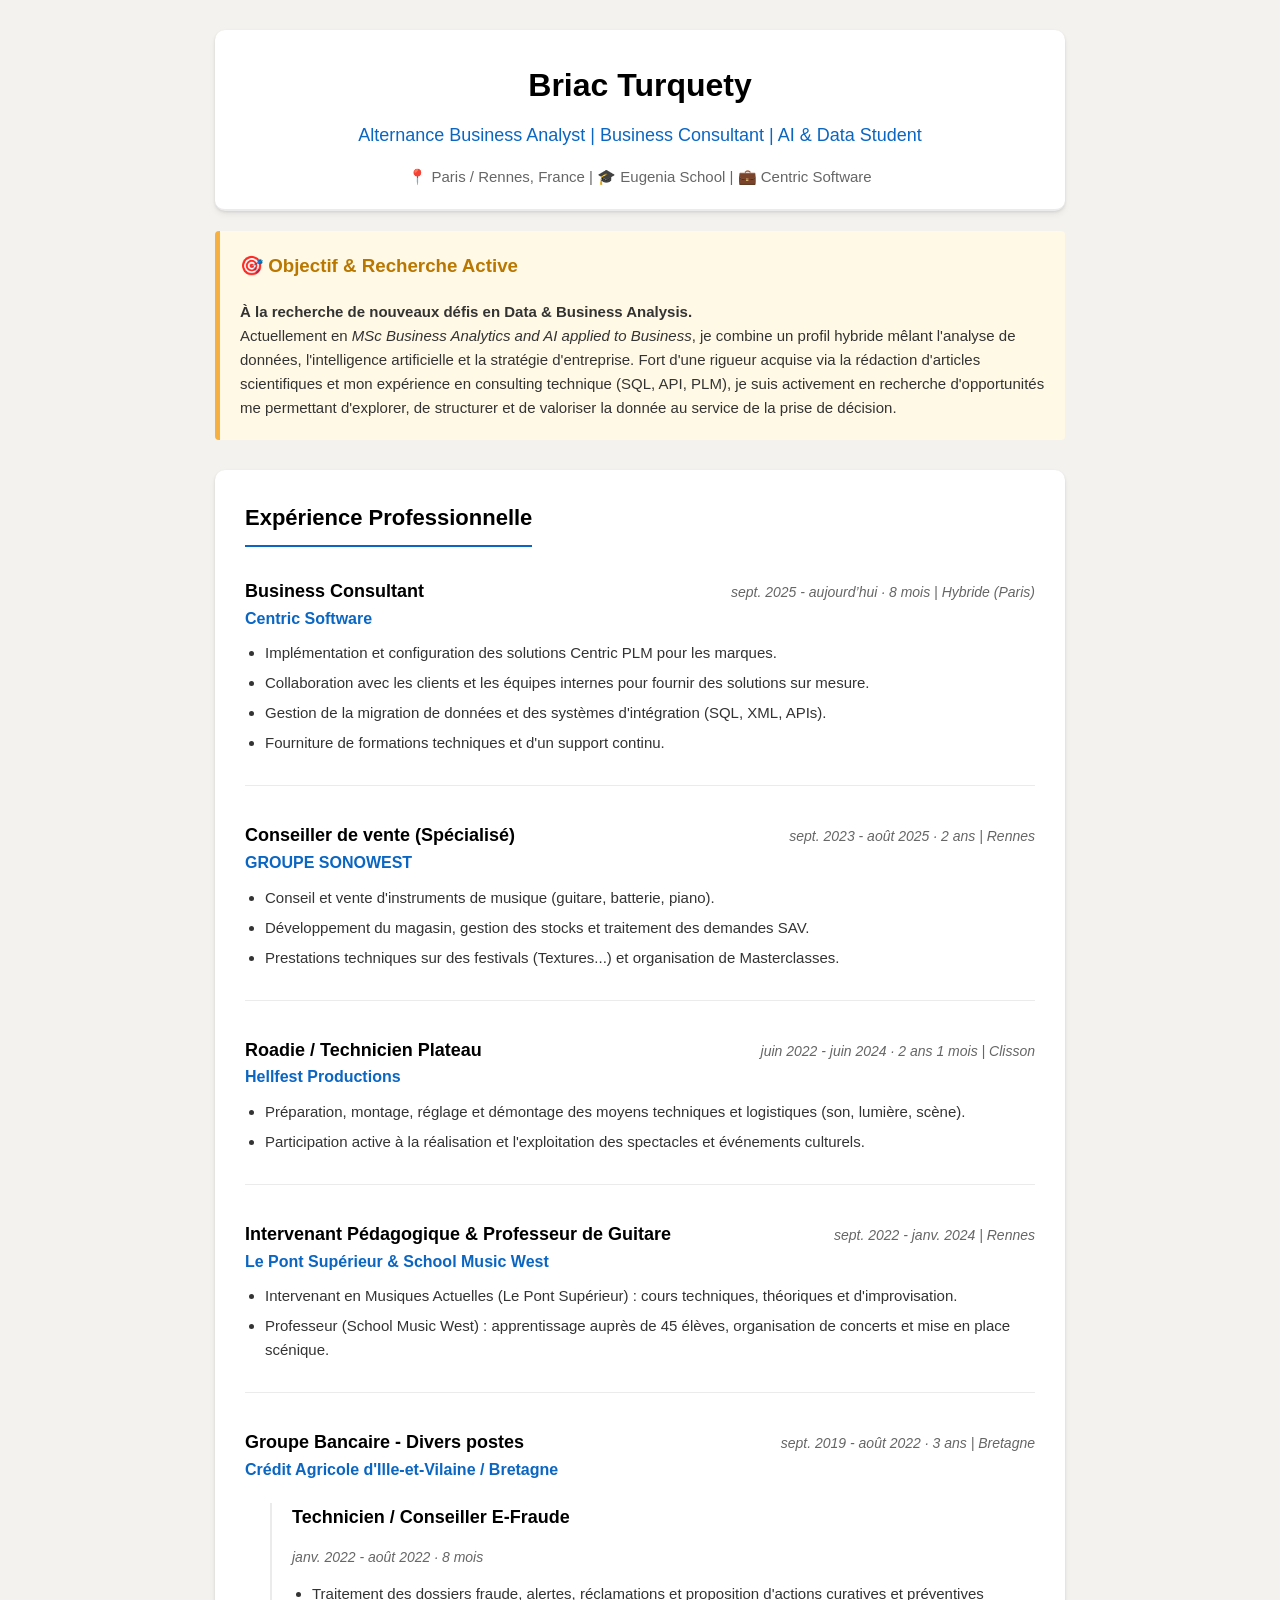
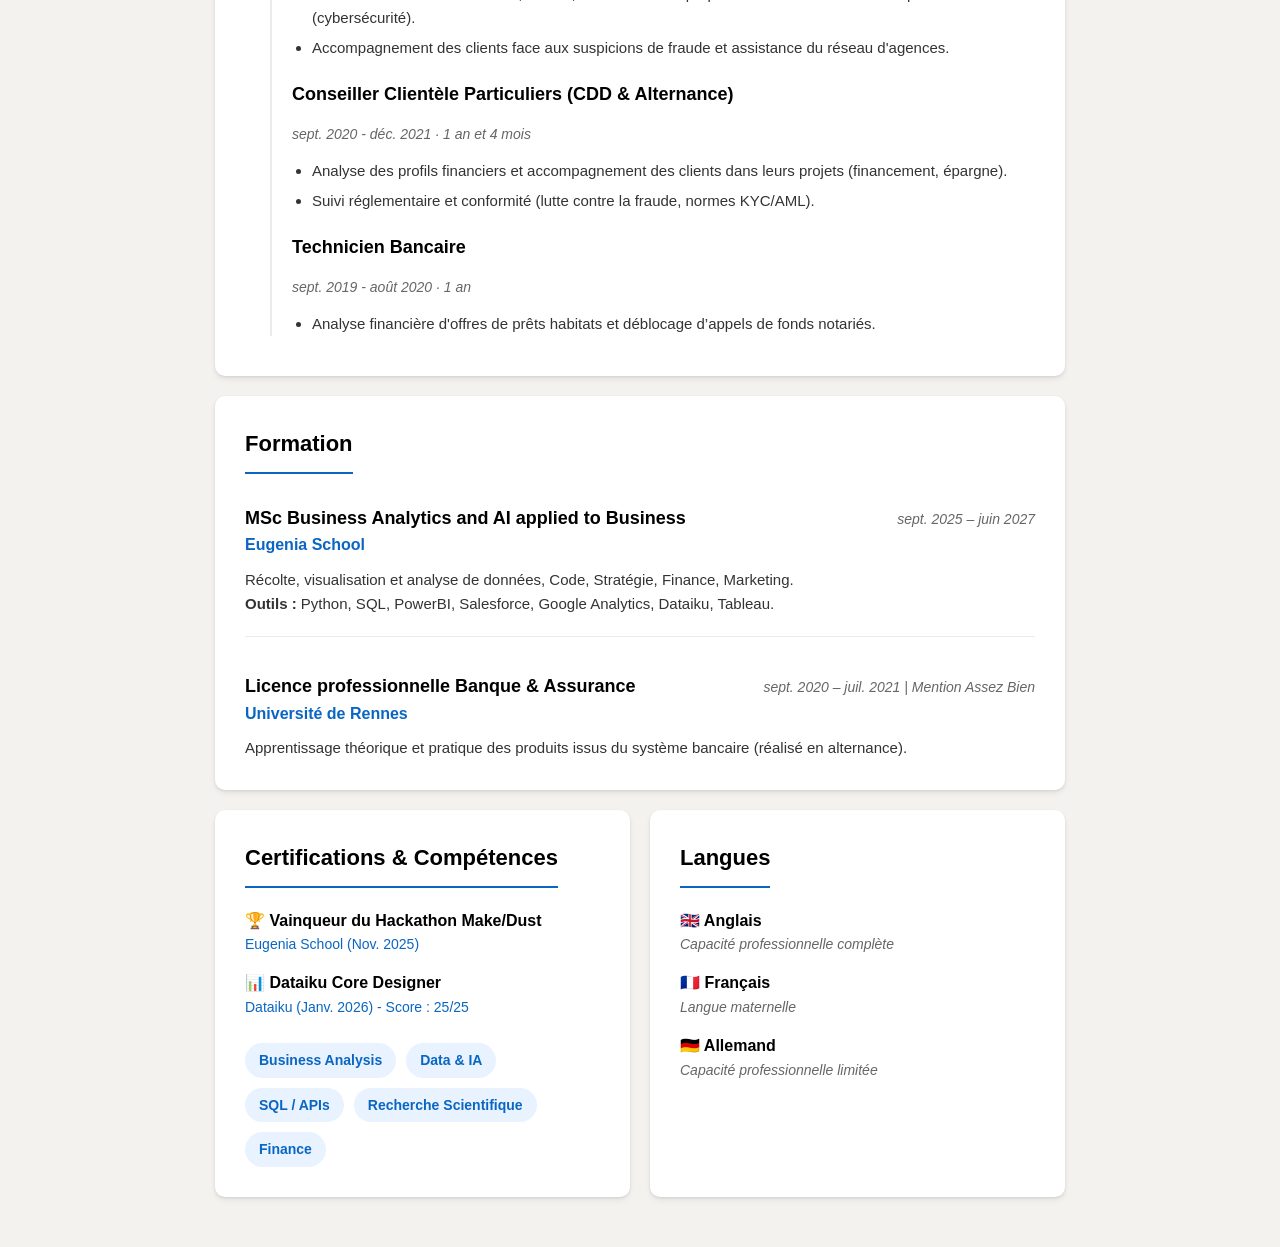
==== index.html @ a683de26 "Ajout du profil CV en HTML" ====
<!DOCTYPE html>
<html lang="fr">
<head>
    <meta charset="UTF-8">
    <meta name="viewport" content="width=device-width, initial-scale=1.0">
    <title>Briac Turquety - Portfolio & CV</title>
    <style>
        :root {
            --primary-color: #0a66c2;
            --secondary-color: #e8f3ff;
            --text-main: #333333;
            --text-muted: #666666;
            --bg-color: #f3f2ef;
            --white: #ffffff;
            --border-color: #ebebeb;
            --accent-color: #d74b34; /* Une couleur d'accentuation pour la section "Recherche" */
        }

        body {
            font-family: -apple-system, BlinkMacSystemFont, "Segoe UI", Roboto, Helvetica, Arial, sans-serif;
            background-color: var(--bg-color);
            color: var(--text-main);
            line-height: 1.6;
            margin: 0;
            padding: 30px 15px;
        }

        .container {
            max-width: 850px;
            margin: 0 auto;
        }

        .section {
            background-color: var(--white);
            border-radius: 10px;
            padding: 30px;
            margin-bottom: 20px;
            box-shadow: 0 4px 6px rgba(0,0,0,0.05), 0 1px 3px rgba(0,0,0,0.1);
        }

        /* En-tête */
        .header-section {
            text-align: center;
            padding-bottom: 20px;
            border-bottom: 2px solid var(--border-color);
            margin-bottom: 20px;
        }

        h1 { margin: 0 0 10px 0; font-size: 32px; color: #000; }
        h2 { margin: 0 0 15px 0; font-size: 18px; font-weight: 500; color: var(--primary-color); }
        .location { font-size: 15px; color: var(--text-muted); }
        
        /* Section Recherche Active */
        .research-alert {
            background-color: #fff9e6;
            border-left: 5px solid #f5b041;
            padding: 20px;
            border-radius: 4px;
            margin-bottom: 30px;
        }
        .research-alert h3 {
            margin-top: 0;
            color: #b97700;
            display: flex;
            align-items: center;
            gap: 10px;
        }
        .research-alert p {
            margin-bottom: 0;
            font-size: 15px;
        }

        /* Titres de section */
        h3.section-title {
            font-size: 22px;
            color: #000;
            margin: 0 0 20px 0;
            padding-bottom: 10px;
            border-bottom: 2px solid var(--primary-color);
            display: inline-block;
        }

        /* Expériences et Formations */
        .item {
            margin-bottom: 25px;
            padding-bottom: 20px;
            border-bottom: 1px solid var(--border-color);
        }
        .item:last-child {
            border-bottom: none;
            margin-bottom: 0;
            padding-bottom: 0;
        }
        .item-header {
            display: flex;
            justify-content: space-between;
            align-items: baseline;
            flex-wrap: wrap;
            margin-bottom: 5px;
        }
        .title { font-weight: 700; font-size: 18px; margin: 0; color: #000; }
        .company { font-size: 16px; font-weight: 600; color: var(--primary-color); margin: 0; }
        .duration { font-size: 14px; color: var(--text-muted); font-style: italic; }
        .description { font-size: 15px; margin-top: 10px; }
        
        /* Sous-expériences (ex: Crédit Agricole) */
        .nested-experience {
            margin-left: 25px;
            padding-left: 20px;
            border-left: 2px solid var(--border-color);
            margin-top: 20px;
        }
        .nested-item { margin-bottom: 20px; }
        .nested-item:last-child { margin-bottom: 0; }

        /* Listes */
        ul { margin-top: 8px; margin-bottom: 10px; padding-left: 20px; }
        li { margin-bottom: 6px; }

        /* Tags / Compétences */
        .tags-container {
            display: flex;
            flex-wrap: wrap;
            gap: 10px;
            margin-top: 10px;
        }
        .tag {
            background-color: var(--secondary-color);
            color: var(--primary-color);
            padding: 6px 14px;
            border-radius: 20px;
            font-size: 14px;
            font-weight: 600;
        }
        
        /* Grille pour les compétences et langues */
        .grid-2 {
            display: grid;
            grid-template-columns: 1fr 1fr;
            gap: 20px;
        }

        @media (max-width: 600px) {
            .item-header { flex-direction: column; }
            .grid-2 { grid-template-columns: 1fr; }
        }
    </style>
</head>
<body>

    <div class="container">
        
        <!-- En-tête du profil -->
        <div class="section header-section">
            <h1>Briac Turquety</h1>
            <h2>Alternance Business Analyst | Business Consultant | AI & Data Student</h2>
            <div class="location">📍 Paris / Rennes, France | 🎓 Eugenia School | 💼 Centric Software</div>
        </div>

        <!-- ENCART DE RECHERCHE -->
        <div class="research-alert">
            <h3>🎯 Objectif & Recherche Active</h3>
            <p>
                <strong>À la recherche de nouveaux défis en Data & Business Analysis.</strong><br>
                Actuellement en <em>MSc Business Analytics and AI applied to Business</em>, je combine un profil hybride mêlant l'analyse de données, l'intelligence artificielle et la stratégie d'entreprise. Fort d'une rigueur acquise via la rédaction d'articles scientifiques et mon expérience en consulting technique (SQL, API, PLM), je suis activement en recherche d'opportunités me permettant d'explorer, de structurer et de valoriser la donnée au service de la prise de décision.
            </p>
        </div>

        <!-- Section Expérience -->
        <div class="section">
            <h3 class="section-title">Expérience Professionnelle</h3>
            
            <div class="item">
                <div class="item-header">
                    <div>
                        <p class="title">Business Consultant</p>
                        <p class="company">Centric Software</p>
                    </div>
                    <p class="duration">sept. 2025 - aujourd’hui · 8 mois | Hybride (Paris)</p>
                </div>
                <div class="description">
                    <ul>
                        <li>Implémentation et configuration des solutions Centric PLM pour les marques.</li>
                        <li>Collaboration avec les clients et les équipes internes pour fournir des solutions sur mesure.</li>
                        <li>Gestion de la migration de données et des systèmes d'intégration (SQL, XML, APIs).</li>
                        <li>Fourniture de formations techniques et d'un support continu.</li>
                    </ul>
                </div>
            </div>

            <div class="item">
                <div class="item-header">
                    <div>
                        <p class="title">Conseiller de vente (Spécialisé)</p>
                        <p class="company">GROUPE SONOWEST</p>
                    </div>
                    <p class="duration">sept. 2023 - août 2025 · 2 ans | Rennes</p>
                </div>
                <div class="description">
                    <ul>
                        <li>Conseil et vente d'instruments de musique (guitare, batterie, piano).</li>
                        <li>Développement du magasin, gestion des stocks et traitement des demandes SAV.</li>
                        <li>Prestations techniques sur des festivals (Textures...) et organisation de Masterclasses.</li>
                    </ul>
                </div>
            </div>

            <div class="item">
                <div class="item-header">
                    <div>
                        <p class="title">Roadie / Technicien Plateau</p>
                        <p class="company">Hellfest Productions</p>
                    </div>
                    <p class="duration">juin 2022 - juin 2024 · 2 ans 1 mois | Clisson</p>
                </div>
                <div class="description">
                    <ul>
                        <li>Préparation, montage, réglage et démontage des moyens techniques et logistiques (son, lumière, scène).</li>
                        <li>Participation active à la réalisation et l'exploitation des spectacles et événements culturels.</li>
                    </ul>
                </div>
            </div>

            <div class="item">
                <div class="item-header">
                    <div>
                        <p class="title">Intervenant Pédagogique & Professeur de Guitare</p>
                        <p class="company">Le Pont Supérieur & School Music West</p>
                    </div>
                    <p class="duration">sept. 2022 - janv. 2024 | Rennes</p>
                </div>
                <div class="description">
                    <ul>
                        <li>Intervenant en Musiques Actuelles (Le Pont Supérieur) : cours techniques, théoriques et d'improvisation.</li>
                        <li>Professeur (School Music West) : apprentissage auprès de 45 élèves, organisation de concerts et mise en place scénique.</li>
                    </ul>
                </div>
            </div>

            <!-- Expérience Crédit Agricole avec sous-éléments -->
            <div class="item">
                <div class="item-header">
                    <div>
                        <p class="title">Groupe Bancaire - Divers postes</p>
                        <p class="company">Crédit Agricole d'Ille-et-Vilaine / Bretagne</p>
                    </div>
                    <p class="duration">sept. 2019 - août 2022 · 3 ans | Bretagne</p>
                </div>
                
                <div class="nested-experience">
                    <div class="nested-item">
                        <p class="title">Technicien / Conseiller E-Fraude</p>
                        <p class="duration">janv. 2022 - août 2022 · 8 mois</p>
                        <div class="description">
                            <ul>
                                <li>Traitement des dossiers fraude, alertes, réclamations et proposition d'actions curatives et préventives (cybersécurité).</li>
                                <li>Accompagnement des clients face aux suspicions de fraude et assistance du réseau d'agences.</li>
                            </ul>
                        </div>
                    </div>

                    <div class="nested-item">
                        <p class="title">Conseiller Clientèle Particuliers (CDD & Alternance)</p>
                        <p class="duration">sept. 2020 - déc. 2021 · 1 an et 4 mois</p>
                        <div class="description">
                            <ul>
                                <li>Analyse des profils financiers et accompagnement des clients dans leurs projets (financement, épargne).</li>
                                <li>Suivi réglementaire et conformité (lutte contre la fraude, normes KYC/AML).</li>
                            </ul>
                        </div>
                    </div>

                    <div class="nested-item">
                        <p class="title">Technicien Bancaire</p>
                        <p class="duration">sept. 2019 - août 2020 · 1 an</p>
                        <div class="description">
                            <ul>
                                <li>Analyse financière d'offres de prêts habitats et déblocage d’appels de fonds notariés.</li>
                            </ul>
                        </div>
                    </div>
                </div>
            </div>
            
        </div>

        <!-- Section Formation -->
        <div class="section">
            <h3 class="section-title">Formation</h3>
            
            <div class="item">
                <div class="item-header">
                    <div>
                        <p class="title">MSc Business Analytics and AI applied to Business</p>
                        <p class="company">Eugenia School</p>
                    </div>
                    <p class="duration">sept. 2025 – juin 2027</p>
                </div>
                <div class="description">
                    Récolte, visualisation et analyse de données, Code, Stratégie, Finance, Marketing.<br>
                    <strong>Outils :</strong> Python, SQL, PowerBI, Salesforce, Google Analytics, Dataiku, Tableau.
                </div>
            </div>

            <div class="item">
                <div class="item-header">
                    <div>
                        <p class="title">Licence professionnelle Banque & Assurance</p>
                        <p class="company">Université de Rennes</p>
                    </div>
                    <p class="duration">sept. 2020 – juil. 2021 | Mention Assez Bien</p>
                </div>
                <div class="description">
                    Apprentissage théorique et pratique des produits issus du système bancaire (réalisé en alternance).
                </div>
            </div>
        </div>

        <div class="grid-2">
            <!-- Section Certifications & Compétences -->
            <div class="section">
                <h3 class="section-title">Certifications & Compétences</h3>
                
                <div class="item" style="border: none; padding: 0; margin-bottom: 15px;">
                    <p class="title" style="font-size: 16px;">🏆 Vainqueur du Hackathon Make/Dust</p>
                    <p class="company" style="font-size: 14px; font-weight: normal;">Eugenia School (Nov. 2025)</p>
                </div>

                <div class="item" style="border: none; padding: 0;">
                    <p class="title" style="font-size: 16px;">📊 Dataiku Core Designer</p>
                    <p class="company" style="font-size: 14px; font-weight: normal;">Dataiku (Janv. 2026) - Score : 25/25</p>
                </div>

                <div class="tags-container" style="margin-top: 20px;">
                    <span class="tag">Business Analysis</span>
                    <span class="tag">Data & IA</span>
                    <span class="tag">SQL / APIs</span>
                    <span class="tag">Recherche Scientifique</span>
                    <span class="tag">Finance</span>
                </div>
            </div>

            <!-- Section Langues -->
            <div class="section">
                <h3 class="section-title">Langues</h3>
                
                <div class="item" style="border: none; padding: 0; margin-bottom: 15px;">
                    <p class="title" style="font-size: 16px;">🇬🇧 Anglais</p>
                    <p class="duration" style="margin:0;">Capacité professionnelle complète</p>
                </div>
                
                <div class="item" style="border: none; padding: 0; margin-bottom: 15px;">
                    <p class="title" style="font-size: 16px;">🇫🇷 Français</p>
                    <p class="duration" style="margin:0;">Langue maternelle</p>
                </div>

                <div class="item" style="border: none; padding: 0;">
                    <p class="title" style="font-size: 16px;">🇩🇪 Allemand</p>
                    <p class="duration" style="margin:0;">Capacité professionnelle limitée</p>
                </div>
            </div>
        </div>

    </div>

</body>
</html>
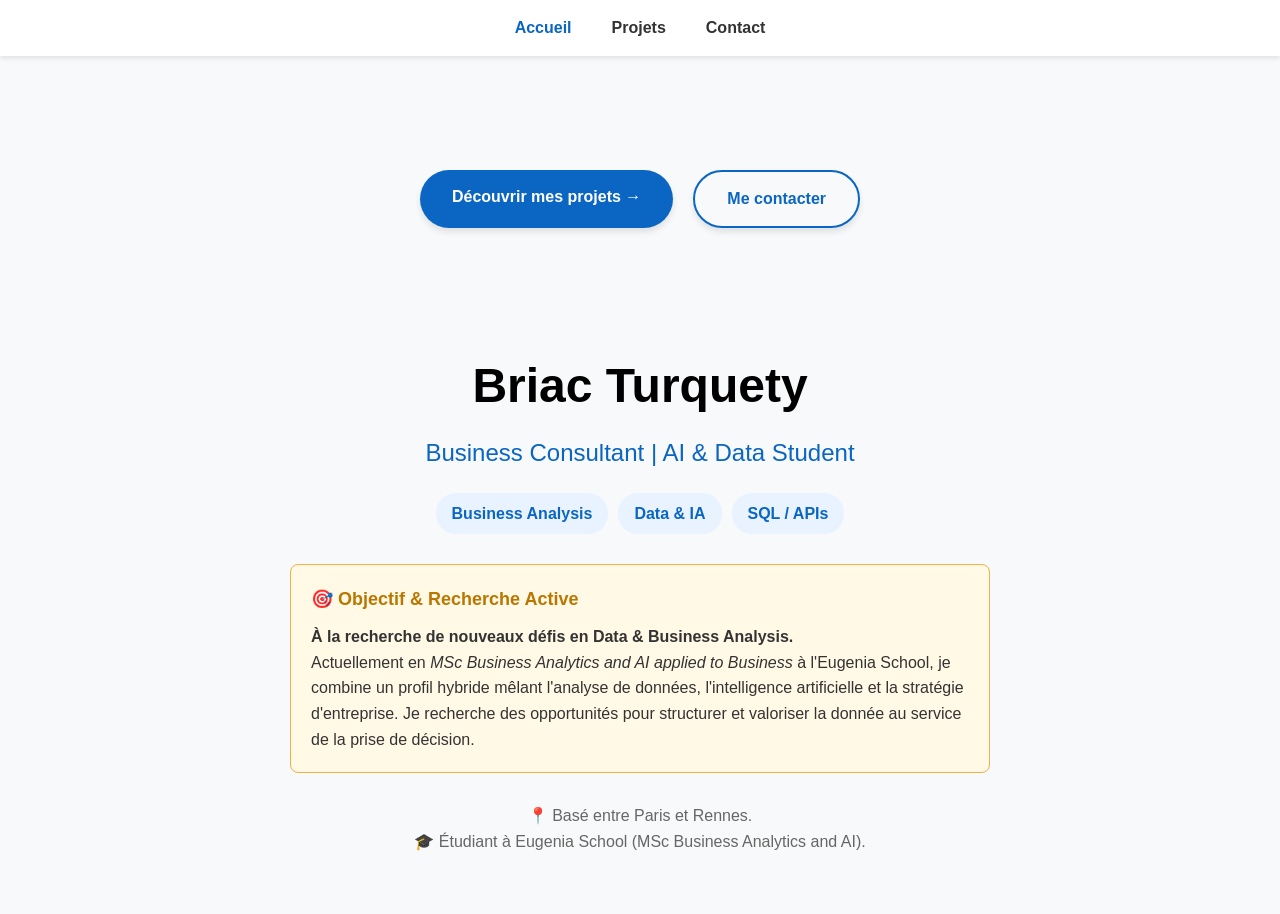
==== commit 20372f5c: "Correction des fichiers HTML et CSS" ====
--- a/index.html
+++ b/index.html
@@ -3,364 +3,46 @@
 <head>
     <meta charset="UTF-8">
     <meta name="viewport" content="width=device-width, initial-scale=1.0">
-    <title>Briac Turquety - Portfolio & CV</title>
-    <style>
-        :root {
-            --primary-color: #0a66c2;
-            --secondary-color: #e8f3ff;
-            --text-main: #333333;
-            --text-muted: #666666;
-            --bg-color: #f3f2ef;
-            --white: #ffffff;
-            --border-color: #ebebeb;
-            --accent-color: #d74b34; /* Une couleur d'accentuation pour la section "Recherche" */
-        }
-
-        body {
-            font-family: -apple-system, BlinkMacSystemFont, "Segoe UI", Roboto, Helvetica, Arial, sans-serif;
-            background-color: var(--bg-color);
-            color: var(--text-main);
-            line-height: 1.6;
-            margin: 0;
-            padding: 30px 15px;
-        }
-
-        .container {
-            max-width: 850px;
-            margin: 0 auto;
-        }
-
-        .section {
-            background-color: var(--white);
-            border-radius: 10px;
-            padding: 30px;
-            margin-bottom: 20px;
-            box-shadow: 0 4px 6px rgba(0,0,0,0.05), 0 1px 3px rgba(0,0,0,0.1);
-        }
-
-        /* En-tête */
-        .header-section {
-            text-align: center;
-            padding-bottom: 20px;
-            border-bottom: 2px solid var(--border-color);
-            margin-bottom: 20px;
-        }
-
-        h1 { margin: 0 0 10px 0; font-size: 32px; color: #000; }
-        h2 { margin: 0 0 15px 0; font-size: 18px; font-weight: 500; color: var(--primary-color); }
-        .location { font-size: 15px; color: var(--text-muted); }
-        
-        /* Section Recherche Active */
-        .research-alert {
-            background-color: #fff9e6;
-            border-left: 5px solid #f5b041;
-            padding: 20px;
-            border-radius: 4px;
-            margin-bottom: 30px;
-        }
-        .research-alert h3 {
-            margin-top: 0;
-            color: #b97700;
-            display: flex;
-            align-items: center;
-            gap: 10px;
-        }
-        .research-alert p {
-            margin-bottom: 0;
-            font-size: 15px;
-        }
-
-        /* Titres de section */
-        h3.section-title {
-            font-size: 22px;
-            color: #000;
-            margin: 0 0 20px 0;
-            padding-bottom: 10px;
-            border-bottom: 2px solid var(--primary-color);
-            display: inline-block;
-        }
-
-        /* Expériences et Formations */
-        .item {
-            margin-bottom: 25px;
-            padding-bottom: 20px;
-            border-bottom: 1px solid var(--border-color);
-        }
-        .item:last-child {
-            border-bottom: none;
-            margin-bottom: 0;
-            padding-bottom: 0;
-        }
-        .item-header {
-            display: flex;
-            justify-content: space-between;
-            align-items: baseline;
-            flex-wrap: wrap;
-            margin-bottom: 5px;
-        }
-        .title { font-weight: 700; font-size: 18px; margin: 0; color: #000; }
-        .company { font-size: 16px; font-weight: 600; color: var(--primary-color); margin: 0; }
-        .duration { font-size: 14px; color: var(--text-muted); font-style: italic; }
-        .description { font-size: 15px; margin-top: 10px; }
-        
-        /* Sous-expériences (ex: Crédit Agricole) */
-        .nested-experience {
-            margin-left: 25px;
-            padding-left: 20px;
-            border-left: 2px solid var(--border-color);
-            margin-top: 20px;
-        }
-        .nested-item { margin-bottom: 20px; }
-        .nested-item:last-child { margin-bottom: 0; }
-
-        /* Listes */
-        ul { margin-top: 8px; margin-bottom: 10px; padding-left: 20px; }
-        li { margin-bottom: 6px; }
-
-        /* Tags / Compétences */
-        .tags-container {
-            display: flex;
-            flex-wrap: wrap;
-            gap: 10px;
-            margin-top: 10px;
-        }
-        .tag {
-            background-color: var(--secondary-color);
-            color: var(--primary-color);
-            padding: 6px 14px;
-            border-radius: 20px;
-            font-size: 14px;
-            font-weight: 600;
-        }
-        
-        /* Grille pour les compétences et langues */
-        .grid-2 {
-            display: grid;
-            grid-template-columns: 1fr 1fr;
-            gap: 20px;
-        }
-
-        @media (max-width: 600px) {
-            .item-header { flex-direction: column; }
-            .grid-2 { grid-template-columns: 1fr; }
-        }
-    </style>
+    <title>Briac Turquety - Accueil</title>
+    <!-- On relie le fichier CSS externe -->
+    <link rel="stylesheet" href="style.css">
 </head>
+<div class="container">
+    <div class="nav-buttons">
+        <a href="projets.html" class="nav-btn">Découvrir mes projets →</a>
+        <a href="contact.html" class="nav-btn secondary">Me contacter</a>
+    </div>
+</div>
 <body>
 
-    <div class="container">
+    <nav>
+        <a href="index.html" class="active">Accueil</a>
+        <a href="projets.html">Projets</a>
+        <a href="contact.html">Contact</a>
+    </nav>
+
+    <div class="container profile-header">
+        <h1>Briac Turquety</h1>
+        <h3>Business Consultant | AI & Data Student</h3>
         
-        <!-- En-tête du profil -->
-        <div class="section header-section">
-            <h1>Briac Turquety</h1>
-            <h2>Alternance Business Analyst | Business Consultant | AI & Data Student</h2>
-            <div class="location">📍 Paris / Rennes, France | 🎓 Eugenia School | 💼 Centric Software</div>
+        <div class="tags-container">
+            <span class="tag">Business Analysis</span>
+            <span class="tag">Data & IA</span>
+            <span class="tag">SQL / APIs</span>
         </div>
 
-        <!-- ENCART DE RECHERCHE -->
         <div class="research-alert">
-            <h3>🎯 Objectif & Recherche Active</h3>
+            <h4>🎯 Objectif & Recherche Active</h4>
             <p>
                 <strong>À la recherche de nouveaux défis en Data & Business Analysis.</strong><br>
-                Actuellement en <em>MSc Business Analytics and AI applied to Business</em>, je combine un profil hybride mêlant l'analyse de données, l'intelligence artificielle et la stratégie d'entreprise. Fort d'une rigueur acquise via la rédaction d'articles scientifiques et mon expérience en consulting technique (SQL, API, PLM), je suis activement en recherche d'opportunités me permettant d'explorer, de structurer et de valoriser la donnée au service de la prise de décision.
+                Actuellement en <em>MSc Business Analytics and AI applied to Business</em> à l'Eugenia School, je combine un profil hybride mêlant l'analyse de données, l'intelligence artificielle et la stratégie d'entreprise. Je recherche des opportunités pour structurer et valoriser la donnée au service de la prise de décision.
             </p>
         </div>
-
-        <!-- Section Expérience -->
-        <div class="section">
-            <h3 class="section-title">Expérience Professionnelle</h3>
-            
-            <div class="item">
-                <div class="item-header">
-                    <div>
-                        <p class="title">Business Consultant</p>
-                        <p class="company">Centric Software</p>
-                    </div>
-                    <p class="duration">sept. 2025 - aujourd’hui · 8 mois | Hybride (Paris)</p>
-                </div>
-                <div class="description">
-                    <ul>
-                        <li>Implémentation et configuration des solutions Centric PLM pour les marques.</li>
-                        <li>Collaboration avec les clients et les équipes internes pour fournir des solutions sur mesure.</li>
-                        <li>Gestion de la migration de données et des systèmes d'intégration (SQL, XML, APIs).</li>
-                        <li>Fourniture de formations techniques et d'un support continu.</li>
-                    </ul>
-                </div>
-            </div>
-
-            <div class="item">
-                <div class="item-header">
-                    <div>
-                        <p class="title">Conseiller de vente (Spécialisé)</p>
-                        <p class="company">GROUPE SONOWEST</p>
-                    </div>
-                    <p class="duration">sept. 2023 - août 2025 · 2 ans | Rennes</p>
-                </div>
-                <div class="description">
-                    <ul>
-                        <li>Conseil et vente d'instruments de musique (guitare, batterie, piano).</li>
-                        <li>Développement du magasin, gestion des stocks et traitement des demandes SAV.</li>
-                        <li>Prestations techniques sur des festivals (Textures...) et organisation de Masterclasses.</li>
-                    </ul>
-                </div>
-            </div>
-
-            <div class="item">
-                <div class="item-header">
-                    <div>
-                        <p class="title">Roadie / Technicien Plateau</p>
-                        <p class="company">Hellfest Productions</p>
-                    </div>
-                    <p class="duration">juin 2022 - juin 2024 · 2 ans 1 mois | Clisson</p>
-                </div>
-                <div class="description">
-                    <ul>
-                        <li>Préparation, montage, réglage et démontage des moyens techniques et logistiques (son, lumière, scène).</li>
-                        <li>Participation active à la réalisation et l'exploitation des spectacles et événements culturels.</li>
-                    </ul>
-                </div>
-            </div>
-
-            <div class="item">
-                <div class="item-header">
-                    <div>
-                        <p class="title">Intervenant Pédagogique & Professeur de Guitare</p>
-                        <p class="company">Le Pont Supérieur & School Music West</p>
-                    </div>
-                    <p class="duration">sept. 2022 - janv. 2024 | Rennes</p>
-                </div>
-                <div class="description">
-                    <ul>
-                        <li>Intervenant en Musiques Actuelles (Le Pont Supérieur) : cours techniques, théoriques et d'improvisation.</li>
-                        <li>Professeur (School Music West) : apprentissage auprès de 45 élèves, organisation de concerts et mise en place scénique.</li>
-                    </ul>
-                </div>
-            </div>
-
-            <!-- Expérience Crédit Agricole avec sous-éléments -->
-            <div class="item">
-                <div class="item-header">
-                    <div>
-                        <p class="title">Groupe Bancaire - Divers postes</p>
-                        <p class="company">Crédit Agricole d'Ille-et-Vilaine / Bretagne</p>
-                    </div>
-                    <p class="duration">sept. 2019 - août 2022 · 3 ans | Bretagne</p>
-                </div>
-                
-                <div class="nested-experience">
-                    <div class="nested-item">
-                        <p class="title">Technicien / Conseiller E-Fraude</p>
-                        <p class="duration">janv. 2022 - août 2022 · 8 mois</p>
-                        <div class="description">
-                            <ul>
-                                <li>Traitement des dossiers fraude, alertes, réclamations et proposition d'actions curatives et préventives (cybersécurité).</li>
-                                <li>Accompagnement des clients face aux suspicions de fraude et assistance du réseau d'agences.</li>
-                            </ul>
-                        </div>
-                    </div>
-
-                    <div class="nested-item">
-                        <p class="title">Conseiller Clientèle Particuliers (CDD & Alternance)</p>
-                        <p class="duration">sept. 2020 - déc. 2021 · 1 an et 4 mois</p>
-                        <div class="description">
-                            <ul>
-                                <li>Analyse des profils financiers et accompagnement des clients dans leurs projets (financement, épargne).</li>
-                                <li>Suivi réglementaire et conformité (lutte contre la fraude, normes KYC/AML).</li>
-                            </ul>
-                        </div>
-                    </div>
-
-                    <div class="nested-item">
-                        <p class="title">Technicien Bancaire</p>
-                        <p class="duration">sept. 2019 - août 2020 · 1 an</p>
-                        <div class="description">
-                            <ul>
-                                <li>Analyse financière d'offres de prêts habitats et déblocage d’appels de fonds notariés.</li>
-                            </ul>
-                        </div>
-                    </div>
-                </div>
-            </div>
-            
-        </div>
-
-        <!-- Section Formation -->
-        <div class="section">
-            <h3 class="section-title">Formation</h3>
-            
-            <div class="item">
-                <div class="item-header">
-                    <div>
-                        <p class="title">MSc Business Analytics and AI applied to Business</p>
-                        <p class="company">Eugenia School</p>
-                    </div>
-                    <p class="duration">sept. 2025 – juin 2027</p>
-                </div>
-                <div class="description">
-                    Récolte, visualisation et analyse de données, Code, Stratégie, Finance, Marketing.<br>
-                    <strong>Outils :</strong> Python, SQL, PowerBI, Salesforce, Google Analytics, Dataiku, Tableau.
-                </div>
-            </div>
-
-            <div class="item">
-                <div class="item-header">
-                    <div>
-                        <p class="title">Licence professionnelle Banque & Assurance</p>
-                        <p class="company">Université de Rennes</p>
-                    </div>
-                    <p class="duration">sept. 2020 – juil. 2021 | Mention Assez Bien</p>
-                </div>
-                <div class="description">
-                    Apprentissage théorique et pratique des produits issus du système bancaire (réalisé en alternance).
-                </div>
-            </div>
-        </div>
-
-        <div class="grid-2">
-            <!-- Section Certifications & Compétences -->
-            <div class="section">
-                <h3 class="section-title">Certifications & Compétences</h3>
-                
-                <div class="item" style="border: none; padding: 0; margin-bottom: 15px;">
-                    <p class="title" style="font-size: 16px;">🏆 Vainqueur du Hackathon Make/Dust</p>
-                    <p class="company" style="font-size: 14px; font-weight: normal;">Eugenia School (Nov. 2025)</p>
-                </div>
-
-                <div class="item" style="border: none; padding: 0;">
-                    <p class="title" style="font-size: 16px;">📊 Dataiku Core Designer</p>
-                    <p class="company" style="font-size: 14px; font-weight: normal;">Dataiku (Janv. 2026) - Score : 25/25</p>
-                </div>
-
-                <div class="tags-container" style="margin-top: 20px;">
-                    <span class="tag">Business Analysis</span>
-                    <span class="tag">Data & IA</span>
-                    <span class="tag">SQL / APIs</span>
-                    <span class="tag">Recherche Scientifique</span>
-                    <span class="tag">Finance</span>
-                </div>
-            </div>
-
-            <!-- Section Langues -->
-            <div class="section">
-                <h3 class="section-title">Langues</h3>
-                
-                <div class="item" style="border: none; padding: 0; margin-bottom: 15px;">
-                    <p class="title" style="font-size: 16px;">🇬🇧 Anglais</p>
-                    <p class="duration" style="margin:0;">Capacité professionnelle complète</p>
-                </div>
-                
-                <div class="item" style="border: none; padding: 0; margin-bottom: 15px;">
-                    <p class="title" style="font-size: 16px;">🇫🇷 Français</p>
-                    <p class="duration" style="margin:0;">Langue maternelle</p>
-                </div>
-
-                <div class="item" style="border: none; padding: 0;">
-                    <p class="title" style="font-size: 16px;">🇩🇪 Allemand</p>
-                    <p class="duration" style="margin:0;">Capacité professionnelle limitée</p>
-                </div>
-            </div>
-        </div>
-
+        
+        <p style="color: var(--text-muted); max-width: 600px; margin: 0 auto;">
+            📍 Basé entre Paris et Rennes.<br>
+            🎓 Étudiant à Eugenia School (MSc Business Analytics and AI).
+        </p>
     </div>
 
 </body>
--- a/style.css
+++ b/style.css
@@ -0,0 +1,148 @@
+:root {
+    --primary-color: #0a66c2;
+    --secondary-color: #e8f3ff;
+    --dark-bg: #1a1a1a;
+    --light-bg: #f8f9fa;
+    --text-main: #333333;
+    --text-muted: #666666;
+    --white: #ffffff;
+}
+
+* {
+    box-sizing: border-box;
+    margin: 0;
+    padding: 0;
+}
+
+body {
+    font-family: -apple-system, BlinkMacSystemFont, "Segoe UI", Roboto, Helvetica, Arial, sans-serif;
+    color: var(--text-main);
+    line-height: 1.6;
+    background-color: var(--light-bg);
+    padding-top: 60px; /* Compense le menu fixe */
+}
+
+/* Menu de navigation */
+nav {
+    position: fixed;
+    top: 0;
+    width: 100%;
+    background-color: var(--white);
+    box-shadow: 0 2px 5px rgba(0,0,0,0.1);
+    z-index: 1000;
+    display: flex;
+    justify-content: center;
+    padding: 15px 0;
+}
+
+nav a {
+    text-decoration: none;
+    color: var(--text-main);
+    font-weight: 600;
+    margin: 0 20px;
+    font-size: 16px;
+    transition: color 0.3s;
+}
+
+nav a:hover, nav a.active {
+    color: var(--primary-color);
+}
+
+/* Conteneur principal */
+.container {
+    max-width: 900px;
+    width: 100%;
+    margin: 0 auto;
+    padding: 60px 20px;
+}
+
+h2.section-title {
+    font-size: 32px;
+    color: #000;
+    margin-bottom: 40px;
+    text-align: center;
+    position: relative;
+    padding-bottom: 10px;
+}
+
+h2.section-title::after {
+    content: '';
+    position: absolute;
+    width: 60px;
+    height: 3px;
+    background-color: var(--primary-color);
+    bottom: 0;
+    left: 50%;
+    transform: translateX(-50%);
+}
+
+/* Styles pour l'accueil */
+.profile-header {
+    text-align: center;
+}
+.profile-header h1 { font-size: 48px; color: #000; margin-bottom: 10px; }
+.profile-header h3 { font-size: 24px; color: var(--primary-color); font-weight: 400; margin-bottom: 20px; }
+.research-alert {
+    background-color: #fff9e6; border: 1px solid #f5b041; padding: 20px;
+    border-radius: 8px; margin: 30px auto; max-width: 700px; text-align: left;
+}
+.research-alert h4 { color: #b97700; margin-bottom: 10px; font-size: 18px; }
+.tags-container { display: flex; justify-content: center; flex-wrap: wrap; gap: 10px; margin-top: 20px; }
+.tag { background-color: var(--secondary-color); color: var(--primary-color); padding: 8px 16px; border-radius: 20px; font-weight: 600; }
+
+/* Styles pour les projets */
+.projects-grid { display: grid; grid-template-columns: repeat(auto-fit, minmax(280px, 1fr)); gap: 30px; }
+.project-card {
+    background: var(--white); border: 1px solid #ebebeb; border-radius: 10px; padding: 25px;
+    box-shadow: 0 4px 6px rgba(0,0,0,0.05); transition: transform 0.3s;
+}
+.project-card:hover { transform: translateY(-5px); box-shadow: 0 8px 15px rgba(0,0,0,0.1); }
+.project-card h4 { font-size: 20px; margin-bottom: 10px; color: #000; }
+.project-card p { color: var(--text-muted); margin-bottom: 15px; font-size: 15px; }
+
+/* Styles pour le contact */
+.contact-section { text-align: center; }
+.contact-btn {
+    display: inline-block; background-color: var(--primary-color); color: var(--white);
+    padding: 12px 30px; border-radius: 30px; text-decoration: none; font-weight: bold; margin: 10px;
+}
+.contact-btn.secondary { background-color: transparent; border: 2px solid var(--primary-color); color: var(--primary-color); }
+
+/* Boutons de navigation CTA */
+.nav-buttons {
+    display: flex;
+    justify-content: center;
+    gap: 20px;
+    margin-top: 50px;
+    flex-wrap: wrap;
+}
+
+.nav-btn {
+    display: inline-block;
+    background-color: var(--primary-color);
+    color: var(--white);
+    padding: 14px 32px;
+    border-radius: 30px;
+    text-decoration: none;
+    font-weight: 600;
+    font-size: 16px;
+    transition: all 0.3s;
+    box-shadow: 0 4px 6px rgba(0,0,0,0.1);
+}
+
+.nav-btn:hover {
+    background-color: #084d96;
+    transform: translateY(-2px);
+    box-shadow: 0 6px 12px rgba(0,0,0,0.15);
+}
+
+.nav-btn.secondary {
+    background-color: transparent;
+    border: 2px solid var(--primary-color);
+    color: var(--primary-color);
+}
+
+.nav-btn.secondary:hover {
+    background-color: var(--primary-color);
+    color: var(--white);
+}
